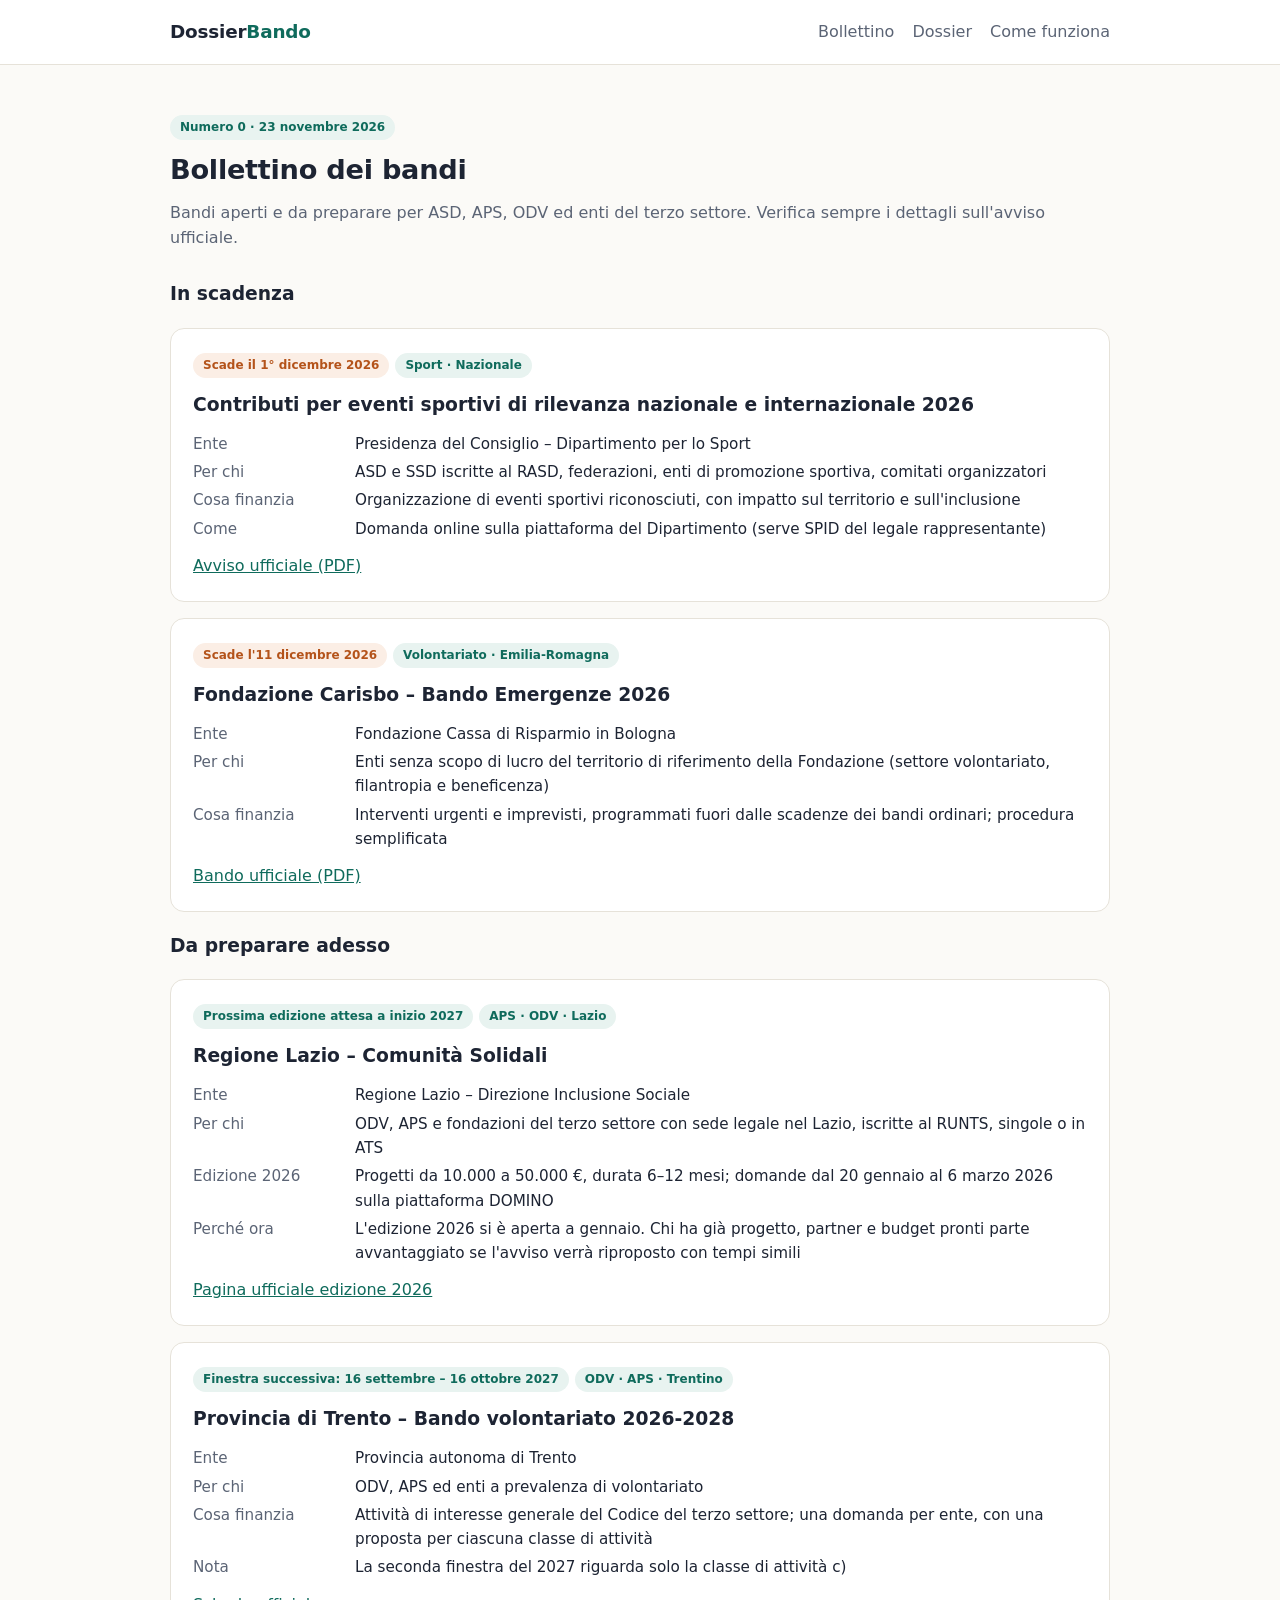
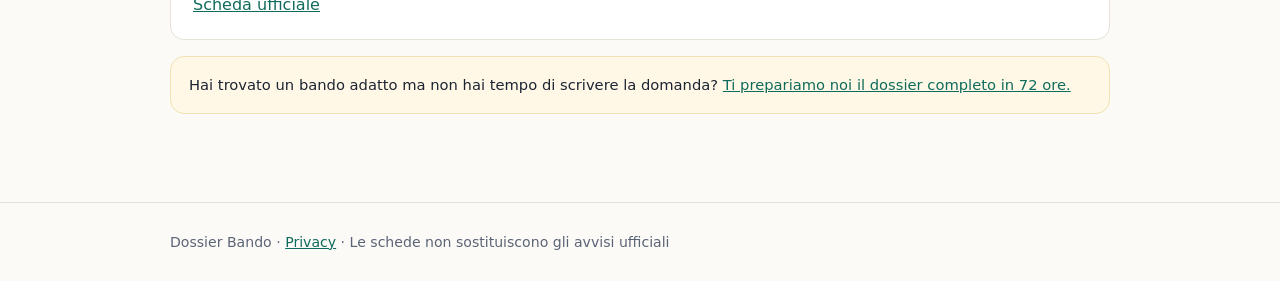
==== bollettino.html @ d02c62af "Sito: home, bollettino numero 0, pagina dossier, privacy Co-Authored-By: Claude Opus 5.5 <noreply@an" ====
<!DOCTYPE html>
<html lang="it">
<head>
<meta charset="utf-8">
<meta name="viewport" content="width=device-width,initial-scale=1">
<title>Bollettino bandi terzo settore e ASD – Dossier Bando</title>
<meta name="description" content="Bandi aperti e in arrivo per associazioni sportive, APS, ODV ed enti del terzo settore. Aggiornamento settimanale con link alle fonti ufficiali.">
<link rel="stylesheet" href="style.css">
</head>
<body>
<header class="top"><div class="wrap">
  <a class="brand" href="./">Dossier<span>Bando</span></a>
  <nav><a href="bollettino.html">Bollettino</a><a href="dossier.html">Dossier</a><a href="./#come">Come funziona</a></nav>
</div></header>

<main><section><div class="wrap">
  <span class="tag">Numero 0 · 23 novembre 2026</span>
  <h2>Bollettino dei bandi</h2>
  <p class="sub">Bandi aperti e da preparare per ASD, APS, ODV ed enti del terzo settore. Verifica sempre i dettagli sull'avviso ufficiale.</p>

  <h3>In scadenza</h3>

  <article class="bando">
    <span class="tag warn">Scade il 1° dicembre 2026</span><span class="tag">Sport · Nazionale</span>
    <h3>Contributi per eventi sportivi di rilevanza nazionale e internazionale 2026</h3>
    <dl>
      <dt>Ente</dt><dd>Presidenza del Consiglio – Dipartimento per lo Sport</dd>
      <dt>Per chi</dt><dd>ASD e SSD iscritte al RASD, federazioni, enti di promozione sportiva, comitati organizzatori</dd>
      <dt>Cosa finanzia</dt><dd>Organizzazione di eventi sportivi riconosciuti, con impatto sul territorio e sull'inclusione</dd>
      <dt>Come</dt><dd>Domanda online sulla piattaforma del Dipartimento (serve SPID del legale rappresentante)</dd>
    </dl>
    <a href="https://www.sport.governo.it/media/v53kpgm2/avviso_eventi_2026.pdf" target="_blank" rel="noopener">Avviso ufficiale (PDF)</a>
  </article>

  <article class="bando">
    <span class="tag warn">Scade l'11 dicembre 2026</span><span class="tag">Volontariato · Emilia-Romagna</span>
    <h3>Fondazione Carisbo – Bando Emergenze 2026</h3>
    <dl>
      <dt>Ente</dt><dd>Fondazione Cassa di Risparmio in Bologna</dd>
      <dt>Per chi</dt><dd>Enti senza scopo di lucro del territorio di riferimento della Fondazione (settore volontariato, filantropia e beneficenza)</dd>
      <dt>Cosa finanzia</dt><dd>Interventi urgenti e imprevisti, programmati fuori dalle scadenze dei bandi ordinari; procedura semplificata</dd>
    </dl>
    <a href="https://fondazionecarisbo.it/wp-content/uploads/2026/01/Fondazione-Carisbo-Bando-Emergenze-2026.pdf" target="_blank" rel="noopener">Bando ufficiale (PDF)</a>
  </article>

  <h3>Da preparare adesso</h3>

  <article class="bando">
    <span class="tag">Prossima edizione attesa a inizio 2027</span><span class="tag">APS · ODV · Lazio</span>
    <h3>Regione Lazio – Comunità Solidali</h3>
    <dl>
      <dt>Ente</dt><dd>Regione Lazio – Direzione Inclusione Sociale</dd>
      <dt>Per chi</dt><dd>ODV, APS e fondazioni del terzo settore con sede legale nel Lazio, iscritte al RUNTS, singole o in ATS</dd>
      <dt>Edizione 2026</dt><dd>Progetti da 10.000 a 50.000 €, durata 6–12 mesi; domande dal 20 gennaio al 6 marzo 2026 sulla piattaforma DOMINO</dd>
      <dt>Perché ora</dt><dd>L'edizione 2026 si è aperta a gennaio. Chi ha già progetto, partner e budget pronti parte avvantaggiato se l'avviso verrà riproposto con tempi simili</dd>
    </dl>
    <a href="https://regione.lazio.it/cittadini/sociale-famiglie/comunita-solidali/comunita-solidali-2026" target="_blank" rel="noopener">Pagina ufficiale edizione 2026</a>
  </article>

  <article class="bando">
    <span class="tag">Finestra successiva: 16 settembre – 16 ottobre 2027</span><span class="tag">ODV · APS · Trentino</span>
    <h3>Provincia di Trento – Bando volontariato 2026-2028</h3>
    <dl>
      <dt>Ente</dt><dd>Provincia autonoma di Trento</dd>
      <dt>Per chi</dt><dd>ODV, APS ed enti a prevalenza di volontariato</dd>
      <dt>Cosa finanzia</dt><dd>Attività di interesse generale del Codice del terzo settore; una domanda per ente, con una proposta per ciascuna classe di attività</dd>
      <dt>Nota</dt><dd>La seconda finestra del 2027 riguarda solo la classe di attività c)</dd>
    </dl>
    <a href="https://www.provincia.tn.it/Servizi/Bando-contributi-attivita-di-interesse-generale-enti-di-volontariato" target="_blank" rel="noopener">Scheda ufficiale</a>
  </article>

  <div class="note">Hai trovato un bando adatto ma non hai tempo di scrivere la domanda? <a href="dossier.html">Ti prepariamo noi il dossier completo in 72 ore.</a></div>
</div></section></main>

<footer><div class="wrap">
  Dossier Bando · <a href="privacy.html">Privacy</a> · Le schede non sostituiscono gli avvisi ufficiali
</div></footer>
</body>
</html>
---- style.css ----
:root{
  --ink:#1d2433; --muted:#5b6475; --bg:#fbfaf7; --card:#ffffff;
  --accent:#0f6b5c; --accent-2:#e8f3f0; --warn:#b4531a; --line:#e6e2d9;
  --radius:14px; --max:980px;
}
*{box-sizing:border-box}
html{scroll-behavior:smooth}
body{margin:0;font-family:"Inter",system-ui,-apple-system,Segoe UI,Roboto,sans-serif;color:var(--ink);background:var(--bg);line-height:1.6}
a{color:var(--accent)}
.wrap{max-width:var(--max);margin:0 auto;padding:0 20px}
header.top{border-bottom:1px solid var(--line);background:#fff}
header.top .wrap{display:flex;align-items:center;justify-content:space-between;height:64px}
.brand{font-weight:800;font-size:1.15rem;color:var(--ink);text-decoration:none;letter-spacing:-.01em}
.brand span{color:var(--accent)}
nav a{margin-left:18px;text-decoration:none;color:var(--muted);font-weight:500}
nav a:hover{color:var(--accent)}
.hero{padding:72px 0 48px}
.hero h1{font-size:clamp(2rem,4.5vw,3rem);line-height:1.15;margin:0 0 16px;letter-spacing:-.02em}
.hero p.lead{font-size:1.15rem;color:var(--muted);max-width:640px;margin:0 0 28px}
.btn{display:inline-block;padding:12px 22px;border-radius:999px;background:var(--accent);color:#fff;text-decoration:none;font-weight:600;border:0;cursor:pointer}
.btn.ghost{background:transparent;color:var(--accent);border:1.5px solid var(--accent);margin-left:10px}
section{padding:48px 0}
h2{font-size:1.7rem;letter-spacing:-.01em;margin:0 0 8px}
.sub{color:var(--muted);margin:0 0 28px}
.grid{display:grid;gap:18px;grid-template-columns:repeat(auto-fit,minmax(260px,1fr))}
.card{background:var(--card);border:1px solid var(--line);border-radius:var(--radius);padding:22px}
.card h3{margin:0 0 6px;font-size:1.08rem}
.tag{display:inline-block;font-size:.75rem;font-weight:600;padding:3px 10px;border-radius:999px;background:var(--accent-2);color:var(--accent);margin:0 6px 8px 0}
.tag.warn{background:#fbeee5;color:var(--warn)}
.meta{font-size:.9rem;color:var(--muted)}
.price{font-size:2rem;font-weight:800;margin:6px 0}
.price small{font-size:1rem;font-weight:500;color:var(--muted)}
ul.check{padding-left:0;list-style:none}
ul.check li{padding-left:26px;position:relative;margin:6px 0}
ul.check li:before{content:"✓";position:absolute;left:0;color:var(--accent);font-weight:700}
.steps{counter-reset:s}
.steps .card{position:relative;padding-top:46px}
.steps .card:before{counter-increment:s;content:counter(s);position:absolute;top:16px;left:22px;width:24px;height:24px;border-radius:50%;background:var(--accent);color:#fff;font-size:.85rem;font-weight:700;display:flex;align-items:center;justify-content:center}
.note{background:#fff8e6;border:1px solid #f1e2b3;border-radius:var(--radius);padding:16px 18px;font-size:.92rem}
.bando{background:#fff;border:1px solid var(--line);border-radius:var(--radius);padding:22px;margin-bottom:16px}
.bando h3{margin:4px 0 8px}
.bando dl{display:grid;grid-template-columns:150px 1fr;gap:4px 12px;margin:12px 0;font-size:.95rem}
.bando dt{color:var(--muted)}
.bando dd{margin:0}
footer{border-top:1px solid var(--line);padding:28px 0;color:var(--muted);font-size:.88rem;margin-top:40px}
@media (max-width:640px){nav a{margin-left:12px;font-size:.92rem}.bando dl{grid-template-columns:1fr}.btn.ghost{margin:10px 0 0}}
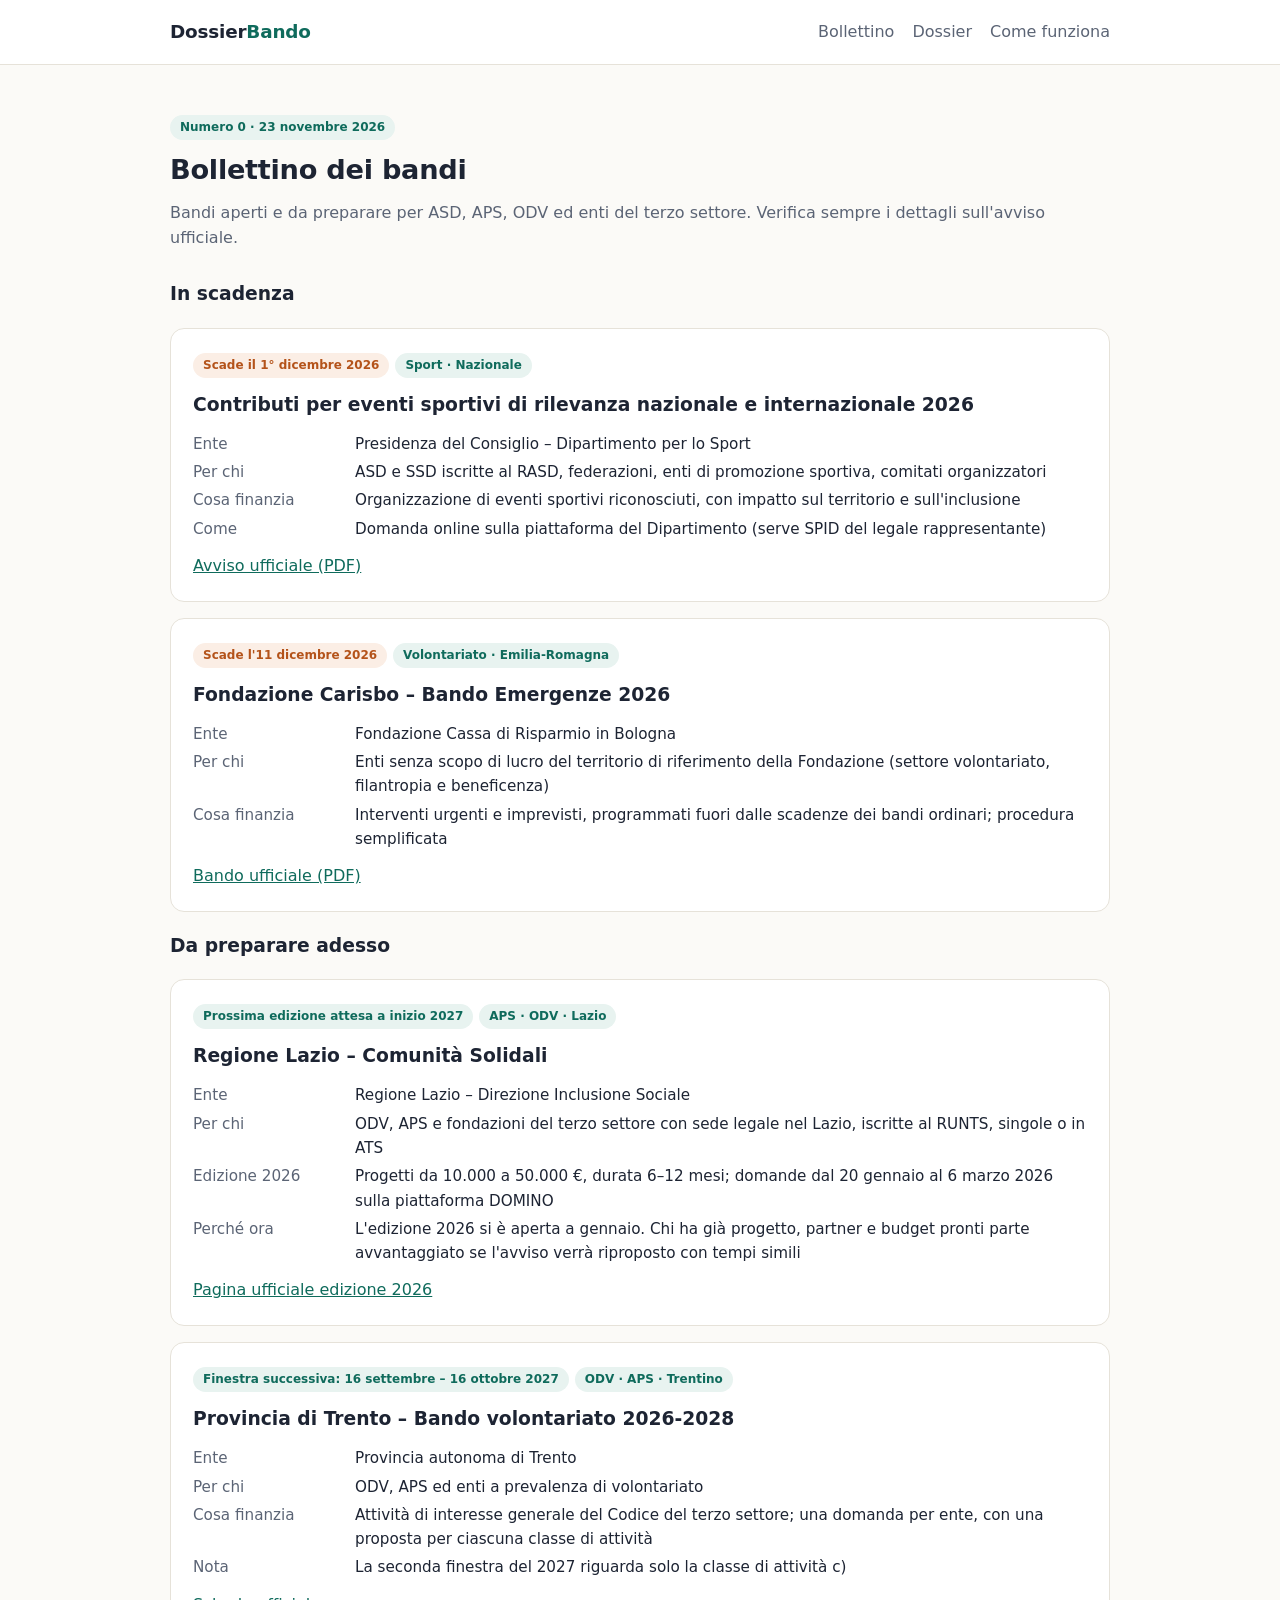
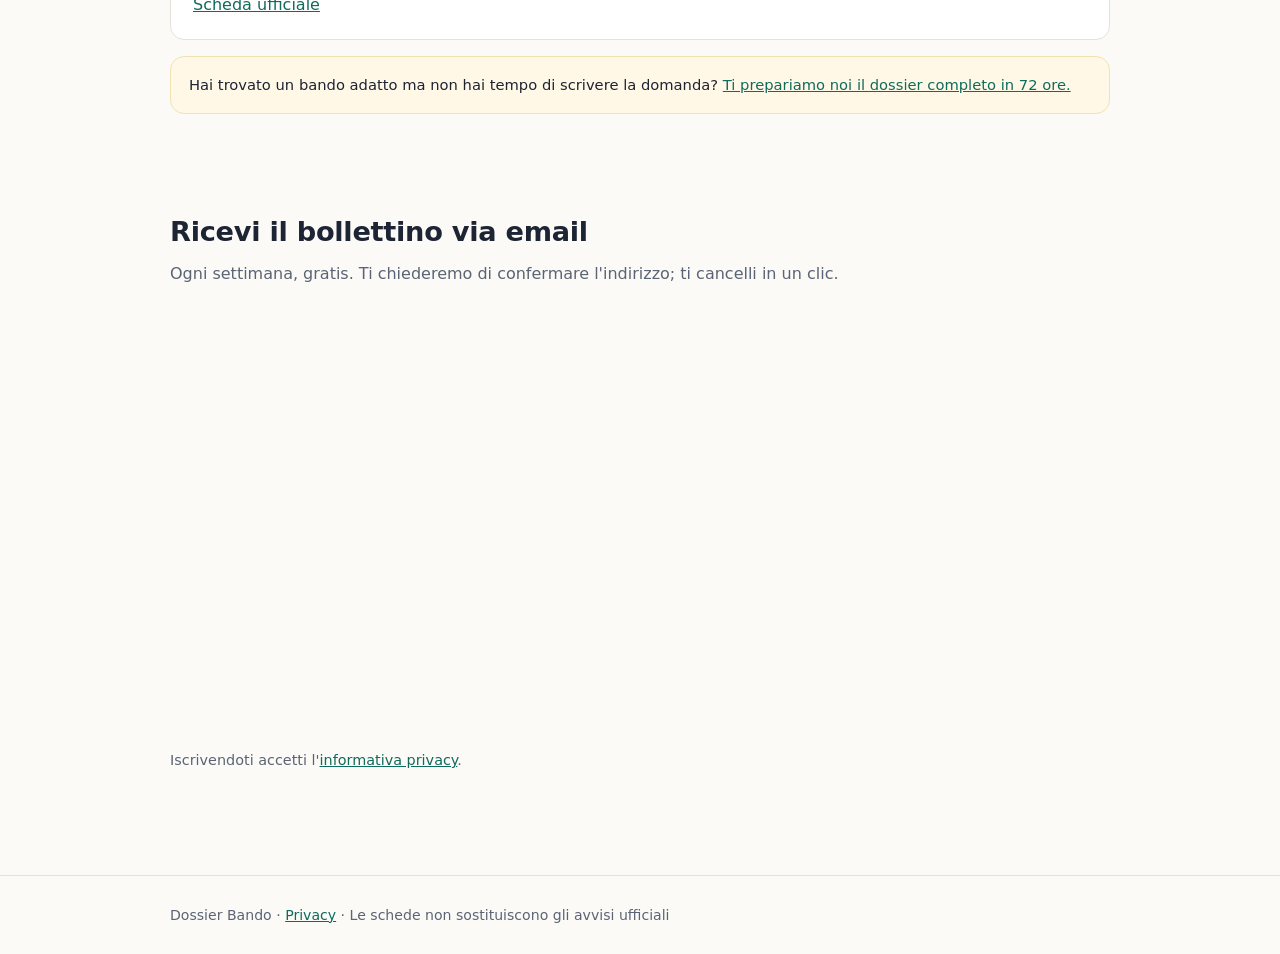
==== commit 5c3dbe6d: "Modulo di iscrizione Brevo, pagina grazie per gli ordini [skip ci] Co-Authored-By: Claude Opus 5.5 <" ====
--- a/bollettino.html
+++ b/bollettino.html
@@ -71,6 +71,12 @@
 
   <div class="note">Hai trovato un bando adatto ma non hai tempo di scrivere la domanda? <a href="dossier.html">Ti prepariamo noi il dossier completo in 72 ore.</a></div>
 </div></section></main>
+<section id="iscriviti"><div class="wrap">
+  <h2>Ricevi il bollettino via email</h2>
+  <p class="sub">Ogni settimana, gratis. Ti chiederemo di confermare l'indirizzo; ti cancelli in un clic.</p>
+  <iframe src="https://959537b1.sibforms.com/serve/[base64]" title="Iscrizione al bollettino" style="width:100%;max-width:560px;height:420px;border:0;display:block" loading="lazy"></iframe>
+  <p class="meta">Iscrivendoti accetti l'<a href="privacy.html">informativa privacy</a>.</p>
+</div></section>
 
 <footer><div class="wrap">
   Dossier Bando · <a href="privacy.html">Privacy</a> · Le schede non sostituiscono gli avvisi ufficiali
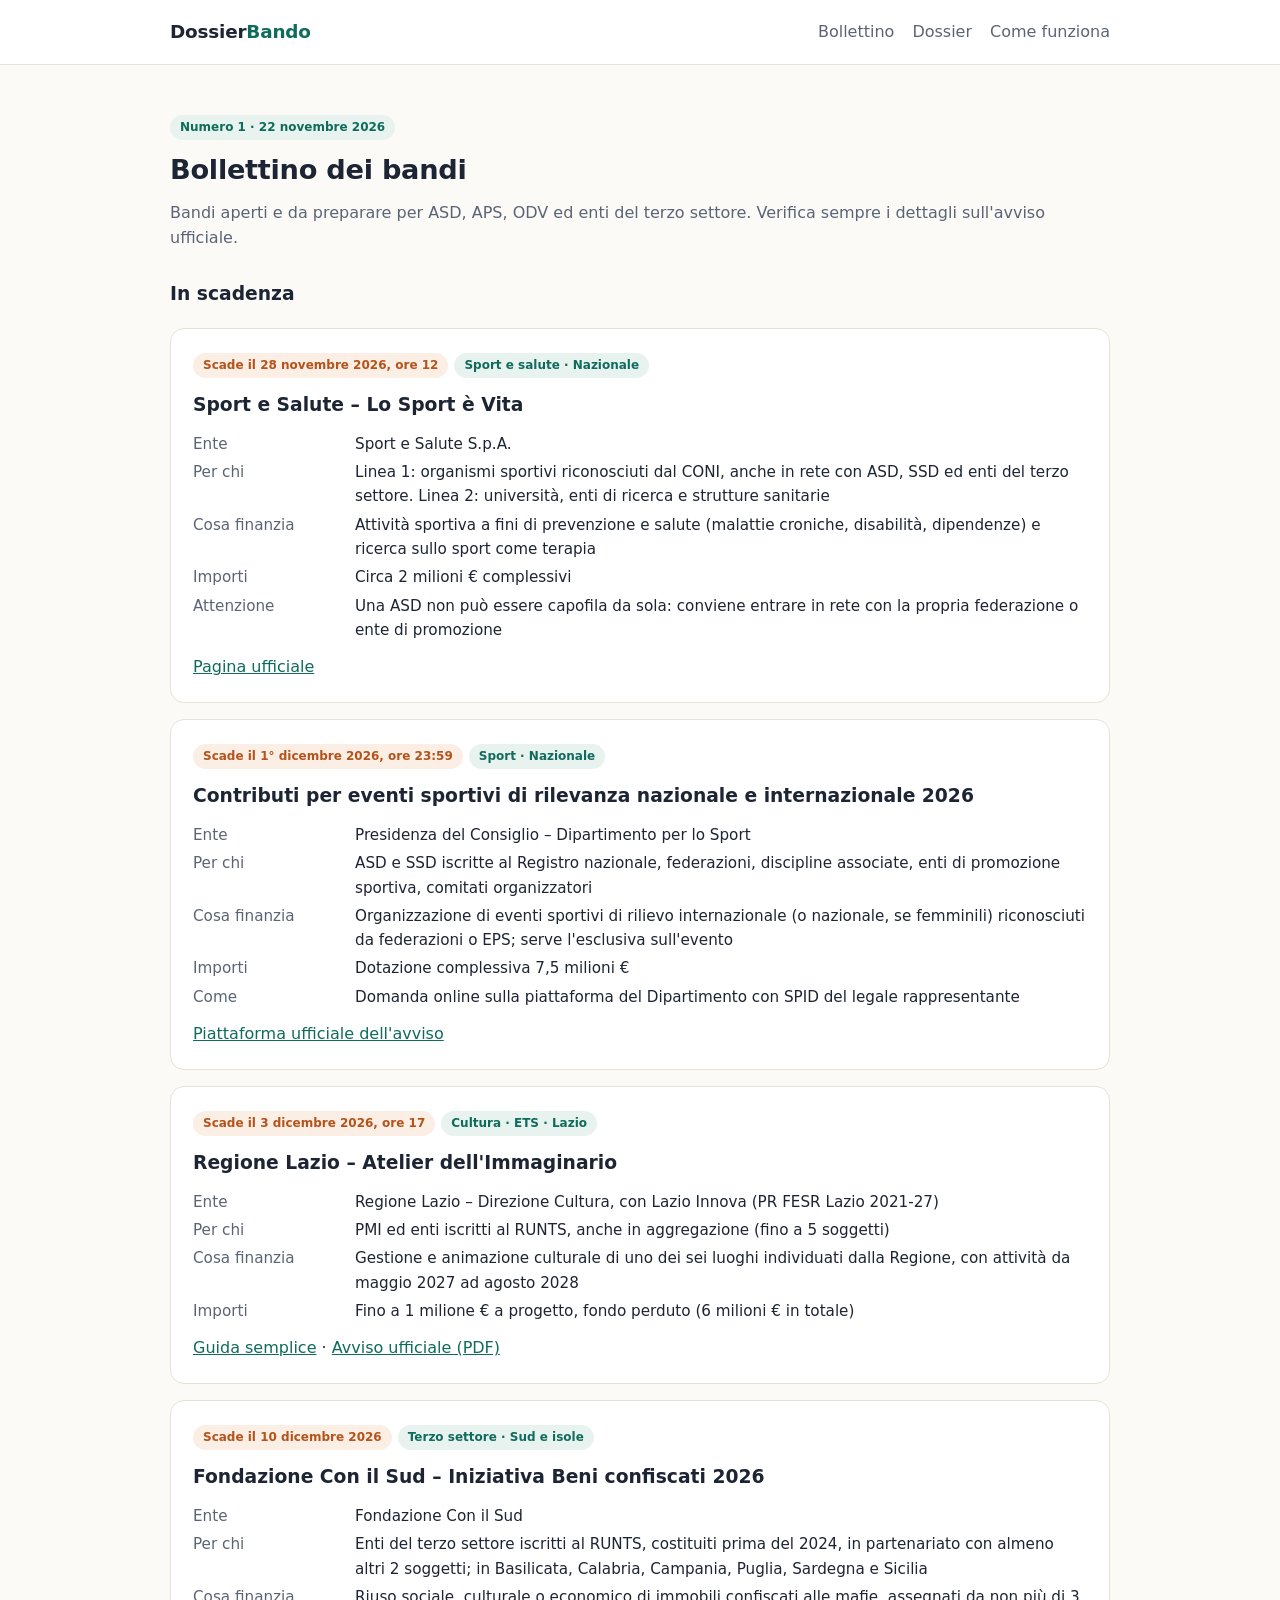
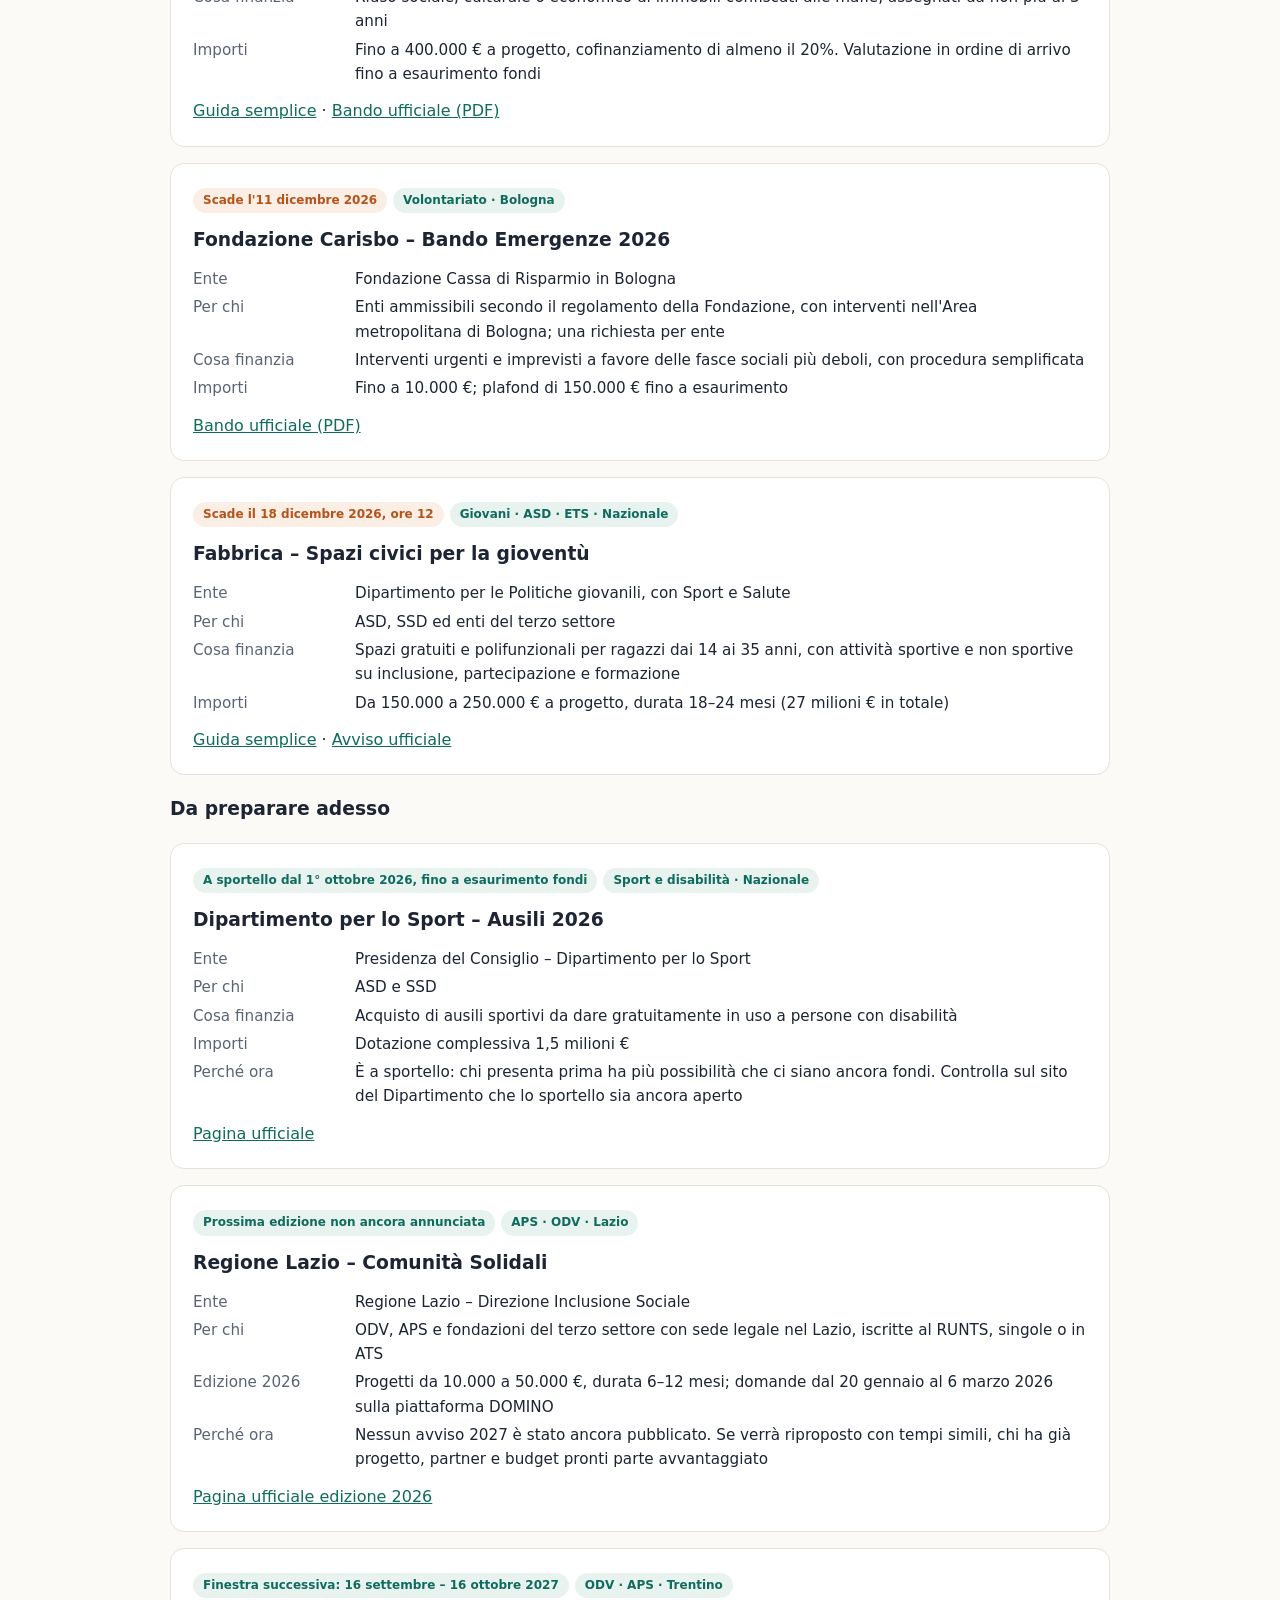
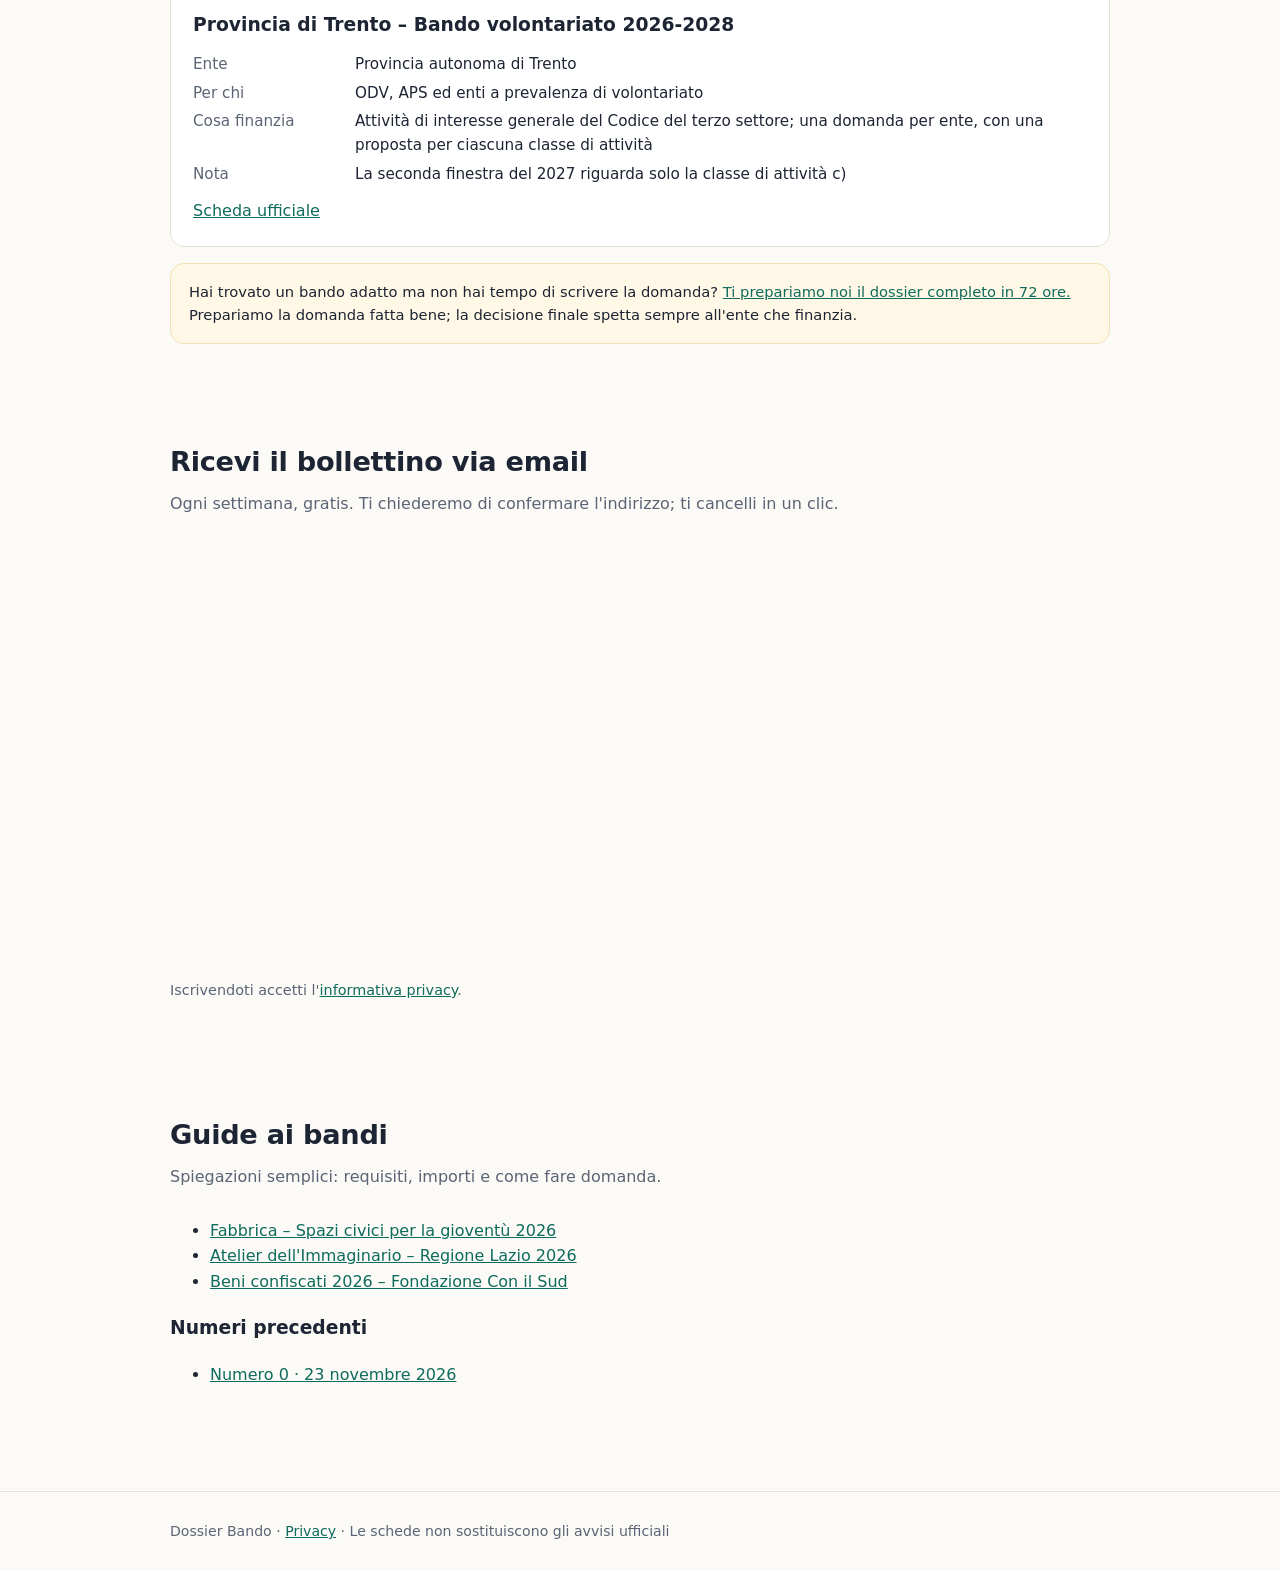
==== commit df4da2dc: "Bollettino numero 1 (22 novembre 2026): 6 bandi in scadenza, archivio numero 0 Co-Authored-By: Claud" ====
--- a/bollettino.html
+++ b/bollettino.html
@@ -14,45 +14,109 @@
 </div></header>
 
 <main><section><div class="wrap">
-  <span class="tag">Numero 0 · 23 novembre 2026</span>
+  <span class="tag">Numero 1 · 22 novembre 2026</span>
   <h2>Bollettino dei bandi</h2>
   <p class="sub">Bandi aperti e da preparare per ASD, APS, ODV ed enti del terzo settore. Verifica sempre i dettagli sull'avviso ufficiale.</p>
 
   <h3>In scadenza</h3>
 
   <article class="bando">
-    <span class="tag warn">Scade il 1° dicembre 2026</span><span class="tag">Sport · Nazionale</span>
+    <span class="tag warn">Scade il 28 novembre 2026, ore 12</span><span class="tag">Sport e salute · Nazionale</span>
+    <h3>Sport e Salute – Lo Sport è Vita</h3>
+    <dl>
+      <dt>Ente</dt><dd>Sport e Salute S.p.A.</dd>
+      <dt>Per chi</dt><dd>Linea 1: organismi sportivi riconosciuti dal CONI, anche in rete con ASD, SSD ed enti del terzo settore. Linea 2: università, enti di ricerca e strutture sanitarie</dd>
+      <dt>Cosa finanzia</dt><dd>Attività sportiva a fini di prevenzione e salute (malattie croniche, disabilità, dipendenze) e ricerca sullo sport come terapia</dd>
+      <dt>Importi</dt><dd>Circa 2 milioni € complessivi</dd>
+      <dt>Attenzione</dt><dd>Una ASD non può essere capofila da sola: conviene entrare in rete con la propria federazione o ente di promozione</dd>
+    </dl>
+    <a href="https://www.sportesalute.eu/lo-sport-e-vita" target="_blank" rel="noopener">Pagina ufficiale</a>
+  </article>
+
+  <article class="bando">
+    <span class="tag warn">Scade il 1° dicembre 2026, ore 23:59</span><span class="tag">Sport · Nazionale</span>
     <h3>Contributi per eventi sportivi di rilevanza nazionale e internazionale 2026</h3>
     <dl>
       <dt>Ente</dt><dd>Presidenza del Consiglio – Dipartimento per lo Sport</dd>
-      <dt>Per chi</dt><dd>ASD e SSD iscritte al RASD, federazioni, enti di promozione sportiva, comitati organizzatori</dd>
-      <dt>Cosa finanzia</dt><dd>Organizzazione di eventi sportivi riconosciuti, con impatto sul territorio e sull'inclusione</dd>
-      <dt>Come</dt><dd>Domanda online sulla piattaforma del Dipartimento (serve SPID del legale rappresentante)</dd>
+      <dt>Per chi</dt><dd>ASD e SSD iscritte al Registro nazionale, federazioni, discipline associate, enti di promozione sportiva, comitati organizzatori</dd>
+      <dt>Cosa finanzia</dt><dd>Organizzazione di eventi sportivi di rilievo internazionale (o nazionale, se femminili) riconosciuti da federazioni o EPS; serve l'esclusiva sull'evento</dd>
+      <dt>Importi</dt><dd>Dotazione complessiva 7,5 milioni €</dd>
+      <dt>Come</dt><dd>Domanda online sulla piattaforma del Dipartimento con SPID del legale rappresentante</dd>
     </dl>
-    <a href="https://www.sport.governo.it/media/v53kpgm2/avviso_eventi_2026.pdf" target="_blank" rel="noopener">Avviso ufficiale (PDF)</a>
+    <a href="https://avvisibandi.sport.governo.it/bandi/69f9e0e94ea041522d70640b" target="_blank" rel="noopener">Piattaforma ufficiale dell'avviso</a>
   </article>
 
   <article class="bando">
-    <span class="tag warn">Scade l'11 dicembre 2026</span><span class="tag">Volontariato · Emilia-Romagna</span>
+    <span class="tag warn">Scade il 3 dicembre 2026, ore 17</span><span class="tag">Cultura · ETS · Lazio</span>
+    <h3>Regione Lazio – Atelier dell'Immaginario</h3>
+    <dl>
+      <dt>Ente</dt><dd>Regione Lazio – Direzione Cultura, con Lazio Innova (PR FESR Lazio 2021-27)</dd>
+      <dt>Per chi</dt><dd>PMI ed enti iscritti al RUNTS, anche in aggregazione (fino a 5 soggetti)</dd>
+      <dt>Cosa finanzia</dt><dd>Gestione e animazione culturale di uno dei sei luoghi individuati dalla Regione, con attività da maggio 2027 ad agosto 2028</dd>
+      <dt>Importi</dt><dd>Fino a 1 milione € a progetto, fondo perduto (6 milioni € in totale)</dd>
+    </dl>
+    <a href="https://dossierbando.it/bandi/atelier-immaginario-regione-lazio.html">Guida semplice</a> · <a href="https://www.regione.lazio.it/sites/default/files/documentazione/2026/DD-G13533-05-10-2026-Avviso-allegati.pdf" target="_blank" rel="noopener">Avviso ufficiale (PDF)</a>
+  </article>
+
+  <article class="bando">
+    <span class="tag warn">Scade il 10 dicembre 2026</span><span class="tag">Terzo settore · Sud e isole</span>
+    <h3>Fondazione Con il Sud – Iniziativa Beni confiscati 2026</h3>
+    <dl>
+      <dt>Ente</dt><dd>Fondazione Con il Sud</dd>
+      <dt>Per chi</dt><dd>Enti del terzo settore iscritti al RUNTS, costituiti prima del 2024, in partenariato con almeno altri 2 soggetti; in Basilicata, Calabria, Campania, Puglia, Sardegna e Sicilia</dd>
+      <dt>Cosa finanzia</dt><dd>Riuso sociale, culturale o economico di immobili confiscati alle mafie, assegnati da non più di 3 anni</dd>
+      <dt>Importi</dt><dd>Fino a 400.000 € a progetto, cofinanziamento di almeno il 20%. Valutazione in ordine di arrivo fino a esaurimento fondi</dd>
+    </dl>
+    <a href="https://dossierbando.it/bandi/beni-confiscati-fondazione-con-il-sud.html">Guida semplice</a> · <a href="https://www.fondazioneconilsud.it/wp-content/uploads/2026/02/Iniziativa-Beni-confiscati-2026.pdf" target="_blank" rel="noopener">Bando ufficiale (PDF)</a>
+  </article>
+
+  <article class="bando">
+    <span class="tag warn">Scade l'11 dicembre 2026</span><span class="tag">Volontariato · Bologna</span>
     <h3>Fondazione Carisbo – Bando Emergenze 2026</h3>
     <dl>
       <dt>Ente</dt><dd>Fondazione Cassa di Risparmio in Bologna</dd>
-      <dt>Per chi</dt><dd>Enti senza scopo di lucro del territorio di riferimento della Fondazione (settore volontariato, filantropia e beneficenza)</dd>
-      <dt>Cosa finanzia</dt><dd>Interventi urgenti e imprevisti, programmati fuori dalle scadenze dei bandi ordinari; procedura semplificata</dd>
+      <dt>Per chi</dt><dd>Enti ammissibili secondo il regolamento della Fondazione, con interventi nell'Area metropolitana di Bologna; una richiesta per ente</dd>
+      <dt>Cosa finanzia</dt><dd>Interventi urgenti e imprevisti a favore delle fasce sociali più deboli, con procedura semplificata</dd>
+      <dt>Importi</dt><dd>Fino a 10.000 €; plafond di 150.000 € fino a esaurimento</dd>
     </dl>
     <a href="https://fondazionecarisbo.it/wp-content/uploads/2026/01/Fondazione-Carisbo-Bando-Emergenze-2026.pdf" target="_blank" rel="noopener">Bando ufficiale (PDF)</a>
+  </article>
+
+  <article class="bando">
+    <span class="tag warn">Scade il 18 dicembre 2026, ore 12</span><span class="tag">Giovani · ASD · ETS · Nazionale</span>
+    <h3>Fabbrica – Spazi civici per la gioventù</h3>
+    <dl>
+      <dt>Ente</dt><dd>Dipartimento per le Politiche giovanili, con Sport e Salute</dd>
+      <dt>Per chi</dt><dd>ASD, SSD ed enti del terzo settore</dd>
+      <dt>Cosa finanzia</dt><dd>Spazi gratuiti e polifunzionali per ragazzi dai 14 ai 35 anni, con attività sportive e non sportive su inclusione, partecipazione e formazione</dd>
+      <dt>Importi</dt><dd>Da 150.000 a 250.000 € a progetto, durata 18–24 mesi (27 milioni € in totale)</dd>
+    </dl>
+    <a href="https://dossierbando.it/bandi/fabbrica-spazi-civici-gioventu.html">Guida semplice</a> · <a href="https://bandi.sportesalute.eu/bandi/6a99495d253e6e2d6f8c49ed" target="_blank" rel="noopener">Avviso ufficiale</a>
   </article>
 
   <h3>Da preparare adesso</h3>
 
   <article class="bando">
-    <span class="tag">Prossima edizione attesa a inizio 2027</span><span class="tag">APS · ODV · Lazio</span>
+    <span class="tag">A sportello dal 1° ottobre 2026, fino a esaurimento fondi</span><span class="tag">Sport e disabilità · Nazionale</span>
+    <h3>Dipartimento per lo Sport – Ausili 2026</h3>
+    <dl>
+      <dt>Ente</dt><dd>Presidenza del Consiglio – Dipartimento per lo Sport</dd>
+      <dt>Per chi</dt><dd>ASD e SSD</dd>
+      <dt>Cosa finanzia</dt><dd>Acquisto di ausili sportivi da dare gratuitamente in uso a persone con disabilità</dd>
+      <dt>Importi</dt><dd>Dotazione complessiva 1,5 milioni €</dd>
+      <dt>Perché ora</dt><dd>È a sportello: chi presenta prima ha più possibilità che ci siano ancora fondi. Controlla sul sito del Dipartimento che lo sportello sia ancora aperto</dd>
+    </dl>
+    <a href="https://www.sport.governo.it/it/bandi-e-avvisi/avviamento-allesercizio-dello-sport-delle-persone-con-disabilita-tramite-luso-di-ausili/avviso-2026/ausili-2026-pubblicato-lavviso/" target="_blank" rel="noopener">Pagina ufficiale</a>
+  </article>
+
+  <article class="bando">
+    <span class="tag">Prossima edizione non ancora annunciata</span><span class="tag">APS · ODV · Lazio</span>
     <h3>Regione Lazio – Comunità Solidali</h3>
     <dl>
       <dt>Ente</dt><dd>Regione Lazio – Direzione Inclusione Sociale</dd>
       <dt>Per chi</dt><dd>ODV, APS e fondazioni del terzo settore con sede legale nel Lazio, iscritte al RUNTS, singole o in ATS</dd>
       <dt>Edizione 2026</dt><dd>Progetti da 10.000 a 50.000 €, durata 6–12 mesi; domande dal 20 gennaio al 6 marzo 2026 sulla piattaforma DOMINO</dd>
-      <dt>Perché ora</dt><dd>L'edizione 2026 si è aperta a gennaio. Chi ha già progetto, partner e budget pronti parte avvantaggiato se l'avviso verrà riproposto con tempi simili</dd>
+      <dt>Perché ora</dt><dd>Nessun avviso 2027 è stato ancora pubblicato. Se verrà riproposto con tempi simili, chi ha già progetto, partner e budget pronti parte avvantaggiato</dd>
     </dl>
     <a href="https://regione.lazio.it/cittadini/sociale-famiglie/comunita-solidali/comunita-solidali-2026" target="_blank" rel="noopener">Pagina ufficiale edizione 2026</a>
   </article>
@@ -69,7 +133,7 @@
     <a href="https://www.provincia.tn.it/Servizi/Bando-contributi-attivita-di-interesse-generale-enti-di-volontariato" target="_blank" rel="noopener">Scheda ufficiale</a>
   </article>
 
-  <div class="note">Hai trovato un bando adatto ma non hai tempo di scrivere la domanda? <a href="dossier.html">Ti prepariamo noi il dossier completo in 72 ore.</a></div>
+  <div class="note">Hai trovato un bando adatto ma non hai tempo di scrivere la domanda? <a href="dossier.html">Ti prepariamo noi il dossier completo in 72 ore.</a> Prepariamo la domanda fatta bene; la decisione finale spetta sempre all'ente che finanzia.</div>
 </div></section></main>
 <section id="iscriviti"><div class="wrap">
   <h2>Ricevi il bollettino via email</h2>
@@ -78,6 +142,20 @@
   <p class="meta">Iscrivendoti accetti l'<a href="privacy.html">informativa privacy</a>.</p>
 </div></section>
 
+<section id="guide"><div class="wrap">
+  <h2>Guide ai bandi</h2>
+  <p class="sub">Spiegazioni semplici: requisiti, importi e come fare domanda.</p>
+  <ul>
+    <li><a href="bandi/fabbrica-spazi-civici-gioventu.html">Fabbrica – Spazi civici per la gioventù 2026</a></li>
+    <li><a href="bandi/atelier-immaginario-regione-lazio.html">Atelier dell'Immaginario – Regione Lazio 2026</a></li>
+    <li><a href="bandi/beni-confiscati-fondazione-con-il-sud.html">Beni confiscati 2026 – Fondazione Con il Sud</a></li>
+  </ul>
+  <h3>Numeri precedenti</h3>
+  <ul>
+    <li><a href="archivio/2026-11-23.html">Numero 0 · 23 novembre 2026</a></li>
+  </ul>
+</div></section>
+
 <footer><div class="wrap">
   Dossier Bando · <a href="privacy.html">Privacy</a> · Le schede non sostituiscono gli avvisi ufficiali
 </div></footer>
